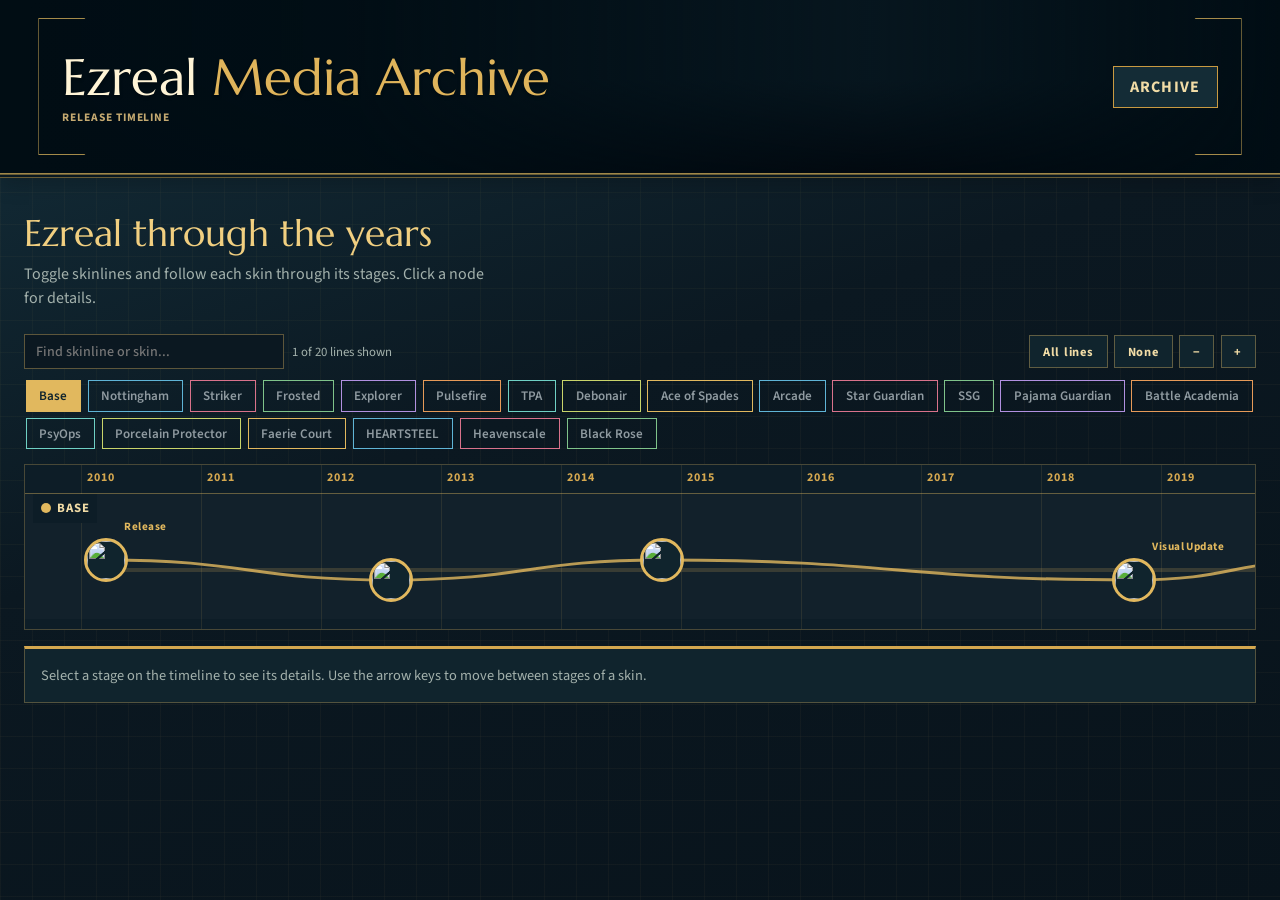
==== timeline.html @ 9299cd46 "Introduce favorites & add timeline page (pt 1 -till Ace of Spades)" ====
<!DOCTYPE html>
<html lang="en">
<head>
    <meta charset="UTF-8">
    <meta name="viewport" content="width=device-width, initial-scale=1.0">
    <meta name="description" content="Release timeline of Ezreal skins and their development, from the Ezreal Media Archive.">
    <link rel="icon" href="https://assets.timfernix.dev/base/Base_Ezreal_Current_Icon.png" type="image/png" />
    <title>Release Timeline | Ezreal Media Archive</title>
    <link rel="preconnect" href="https://fonts.googleapis.com">
    <link rel="preconnect" href="https://fonts.gstatic.com" crossorigin>
    <link href="https://fonts.googleapis.com/css2?family=Marcellus&family=Source+Sans+3:wght@400;500;600;700&display=swap" rel="stylesheet">
    <link rel="stylesheet" href="styles.css">
    <link rel="stylesheet" href="timeline.css">
</head>
<body class="timeline-page">
    <nav class="glass-nav timeline-nav">
        <div class="masthead">
            <div class="masthead-art" aria-hidden="true"></div>
            <div class="masthead-rule" aria-hidden="true"></div>
        </div>
        <div class="nav-content">
            <div class="brand-block">
                <h1 class="brand-name"><a href="./">Ezreal <span>Media Archive</span></a></h1>
                <p class="brand-subline">Release Timeline</p>
            </div>
            <div class="nav-actions">
                <a class="info-button" href="./">Archive</a>
            </div>
        </div>
    </nav>

    <main class="timeline-wrapper">
        <header class="timeline-intro">
            <div>
                <h2>Ezreal through the years</h2>
                <p>Toggle skinlines and follow each skin through its stages. Click a node for details.</p>
            </div>
        </header>

        <div id="timeline-state" class="state-message">Loading timeline...</div>
        <div id="view-root" class="view-root"></div>
    </main>

    <dialog id="timeline-viewer" class="timeline-viewer">
        <form method="dialog"><button class="timeline-viewer-close" type="submit" aria-label="Close image">&times;</button></form>
        <img id="timeline-viewer-img" src="" alt="">
        <p id="timeline-viewer-caption"></p>
    </dialog>

    <script src="timeline.js" type="module"></script>
</body>
</html>
---- styles.css ----
:root {
    --bg-base: #0b0f19;
    --bg-surface: rgba(15, 23, 42, 0.7);
    --bg-card: #161e2e;
    --text-main: #f1f5f9;
    --text-muted: #64748b;
    --accent: #38bdf8;
    --accent-glow: rgba(56, 189, 248, 0.15);
    --border-light: rgba(255, 255, 255, 0.05);
}

* { box-sizing: border-box; margin: 0; padding: 0; }

body {
    font-family: 'Inter', system-ui, -apple-system, sans-serif;
    background-color: var(--bg-base);
    background-image: radial-gradient(circle at 50% 0%, var(--accent-glow), transparent 40%);
    background-attachment: fixed;
    color: var(--text-main);
    min-height: 100vh;
}

::-webkit-scrollbar { width: 8px; }
::-webkit-scrollbar-track { background: var(--bg-base); }
::-webkit-scrollbar-thumb { background: #334155; border-radius: 4px; }
::-webkit-scrollbar-thumb:hover { background: var(--accent); }

.glass-nav {
    position: sticky;
    top: 0;
    z-index: 100;
    background: rgba(11, 15, 25, 0.8);
    backdrop-filter: blur(12px);
    -webkit-backdrop-filter: blur(12px);
    border-bottom: 1px solid var(--border-light);
    padding: 1.5rem 0 0 0;
    transition: transform 0.28s ease;
}

.glass-nav.nav-hidden {
    transform: translateY(-100%);
}

.nav-content {
    max-width: none;
    margin: 0 auto;
    padding: 0 2.5rem 1.5rem 2.5rem;
    display: flex;
    align-items: center;
    justify-content: center;
}

.brand-block {
    display: inline-flex;
    flex-direction: column;
    align-items: center;
    gap: 0.25rem;
}

.brand-name {
    position: relative;
    display: inline-block;
    font-size: 2rem;
    font-weight: 800;
    color: var(--accent);
    letter-spacing: -0.05em;
    cursor: pointer;
    transition: color 0.2s ease;
}

.brand-name:hover {
    color: #7dd3fc;
}

.brand-subline {
    font-size: 0.85rem;
    color: var(--text-muted);
    letter-spacing: 0.08em;
    text-transform: uppercase;
}

.brand-subline a {
    color: inherit;
    text-decoration: none;
}

.brand-subline a:hover,
.brand-subline a:focus-visible {
    color: #cbd5e1;
    text-decoration: underline;
    text-decoration-thickness: 1px;
}

.filter-section {
    max-width: none;
    margin: 0 auto;
    padding: 1.5rem 2.5rem;
    width: 100%;
}

.search-box {
    margin-bottom: 1.5rem;
}

.search-box input {
    width: 100%;
    background: rgba(255, 255, 255, 0.03);
    border: 1px solid var(--border-light);
    color: var(--text-main);
    padding: 1rem;
    border-radius: 10px;
    font-size: 0.95rem;
    outline: none;
    transition: border-color 0.2s, box-shadow 0.2s;
}

.search-box input:focus {
    border-color: var(--accent);
    box-shadow: 0 0 0 3px var(--accent-glow);
}

.filter-controls {
    display: grid;
    grid-template-columns: repeat(auto-fit, minmax(180px, 1fr));
    gap: 1rem;
}

.archive-meta {
    margin-top: 0.85rem;
    font-size: 0.78rem;
    color: var(--text-muted);
    text-align: right;
    display: flex;
    align-items: center;
    justify-content: flex-end;
    gap: 0.45rem;
}

.mini-spinner {
    width: 12px;
    height: 12px;
    border-radius: 50%;
    border: 2px solid rgba(56, 189, 248, 0.25);
    border-top-color: var(--accent, #38bdf8);
    animation: spin 0.7s linear infinite;
    flex-shrink: 0;
}

@keyframes spin {
    to { transform: rotate(360deg); }
}

.search-wrapper { flex-grow: 1; min-width: 200px; }

input[type="text"], select {
    width: 100%;
    background: rgba(255, 255, 255, 0.03);
    border: 1px solid var(--border-light);
    color: var(--text-main);
    padding: 0.8rem 1rem;
    border-radius: 8px;
    font-size: 0.9rem;
    outline: none;
    transition: border-color 0.2s, box-shadow 0.2s;
    appearance: none;
}

select {
    background-image: url("data:image/svg+xml;charset=US-ASCII,%3Csvg%20xmlns%3D%22http%3A%2F%2Fwww.w3.org%2F2000%2Fsvg%22%20width%3D%22292.4%22%20height%3D%22292.4%22%3E%3Cpath%20fill%3D%22%2364748b%22%20d%3D%22M287%2069.4a17.6%2017.6%200%200%200-13-5.4H18.4c-5%200-9.3%201.8-12.9%205.4A17.6%2017.6%200%200%200%200%2082.2c0%205%201.8%209.3%205.4%2012.9l128%20127.9c3.6%203.6%207.8%205.4%2012.8%205.4s9.2-1.8%2012.8-5.4L287%2095c3.5-3.5%205.4-7.8%205.4-12.8%200-5-1.9-9.2-5.5-12.8z%22%2F%3E%3C%2Fsvg%3E");
    background-repeat: no-repeat;
    background-position: right 1rem top 50%;
    background-size: 0.65rem auto;
    padding-right: 2.5rem;
    cursor: pointer;
}

input[type="text"]:focus, select:focus {
    border-color: var(--accent);
    box-shadow: 0 0 0 3px var(--accent-glow);
}

select option { background-color: var(--bg-card); color: var(--text-main); }

.select-group { display: flex; gap: 0.5rem; flex-wrap: wrap; }
.select-group select { width: auto; flex-grow: 1; }

.gallery-wrapper { max-width: none; margin: 1.6rem auto 2.2rem auto; padding: 0 2.5rem; }

.grid-layout {
    display: grid;
    grid-template-columns: repeat(auto-fill, minmax(clamp(220px, 22vw, 320px), 1fr));
    gap: 1.5rem;
}

.pagination-controls {
    display: flex;
    align-items: center;
    justify-content: center;
    gap: 1rem;
    margin-top: 1.4rem;
    padding-top: 0.4rem;
}

.load-more-btn {
    min-height: 44px;
    padding: 0.72rem 1.1rem;
    border-radius: 8px;
    border: 1px solid rgba(56, 189, 248, 0.35);
    background: rgba(56, 189, 248, 0.12);
    color: #d7edf8;
    font-weight: 600;
    cursor: pointer;
    transition: all 0.2s ease;
}

.load-more-btn:hover:not(:disabled) {
    transform: translateY(-1px);
    border-color: rgba(56, 189, 248, 0.5);
    background: rgba(56, 189, 248, 0.2);
}

.load-more-btn:disabled {
    opacity: 0.55;
    cursor: not-allowed;
}

.pagination-status {
    display: none;
}

.state-message { text-align: center; color: var(--text-muted); margin-top: 4rem; font-size: 1.1rem; }
.hidden { display: none !important; }

.card {
    background: var(--bg-card);
    border: 1px solid var(--border-light);
    border-radius: 12px;
    overflow: hidden;
    display: flex;
    flex-direction: column;
    transition: transform 0.2s ease, box-shadow 0.2s ease;
}

.card:hover {
    transform: translateY(-4px);
    box-shadow: 0 10px 25px -5px rgba(0,0,0,0.3);
    border-color: rgba(56, 189, 248, 0.3);
}

.card-media {
    width: 100%;
    height: 240px;
    background-color: #0b0f19;
    position: relative;
}

.card-media img, .card-media video {
    width: 100%;
    height: 100%;
    object-fit: cover;
    display: block;
}

.external-link-preview {
    width: 100%;
    height: 100%;
    display: flex;
    align-items: center;
    justify-content: center;
    text-align: center;
    padding: 1rem;
    color: #cbd5e1;
    font-weight: 600;
    letter-spacing: 0.02em;
    background:
        radial-gradient(circle at 20% 20%, rgba(56, 189, 248, 0.2), transparent 45%),
        radial-gradient(circle at 80% 80%, rgba(125, 211, 252, 0.14), transparent 50%),
        rgba(11, 15, 25, 0.75);
}

.card-info { padding: 1.2rem; display: flex; flex-direction: column; gap: 0.8rem; flex-grow: 1; }

.card-header { display: flex; justify-content: space-between; align-items: flex-start; gap: 0.75rem; }
.card-text-wrap { min-width: 0; flex: 1; }
.card-title {
    font-size: 1.1rem;
    font-weight: 600;
    color: var(--text-main);
    margin-bottom: 0.2rem;
    line-height: 1.3;
    overflow: hidden;
    text-overflow: ellipsis;
    display: -webkit-box;
    line-clamp: 2;
    -webkit-line-clamp: 2;
    -webkit-box-orient: vertical;
    overflow-wrap: anywhere;
    word-break: break-word;
}
.card-game { font-size: 0.75rem; color: var(--text-muted); text-transform: uppercase; letter-spacing: 0.05em; }

.card-meta-icons {
    display: flex;
    flex-direction: column;
    align-items: center;
    justify-content: center;
    gap: 0.35rem;
    align-self: stretch;
    flex-shrink: 0;
    min-height: 24px;
}

.card-meta-icon {
    width: 20px;
    height: 20px;
    object-fit: contain;
    display: block;
}

.badge {
    background: rgba(255,255,255,0.05);
    border: 1px solid rgba(255,255,255,0.1);
    padding: 0.2rem 0.6rem;
    border-radius: 6px;
    font-size: 0.7rem;
    color: var(--accent);
    flex-shrink: 0;
    display: inline-flex;
    align-items: center;
}

.badge-icon-only {
    padding: 0.25rem;
}

.badge-icon {
    width: 16px;
    height: 16px;
    object-fit: contain;
    display: block;
}

.tag-container { display: flex; flex-wrap: wrap; gap: 0.4rem; margin-top: auto; }
.tag { font-size: 0.75rem; color: #94a3b8; }
.tag::before { content: '#'; color: var(--accent); opacity: 0.7; }

@media (max-width: 768px) {
    .nav-content { 
        padding: 0 1rem 1rem 1rem;
    }

    .brand-name {
        font-size: 1.5rem;
    }
    
    .filter-section {
        padding: 1rem;
    }
    
    .search-box {
        margin-bottom: 1rem;
    }
    
    .filter-controls {
        grid-template-columns: repeat(2, 1fr);
        gap: 0.8rem;
    }

    .archive-meta {
        text-align: left;
        margin-top: 0.7rem;
    }
    
    .gallery-wrapper { padding: 0 1rem; }
    .grid-layout { grid-template-columns: repeat(auto-fill, minmax(210px, 1fr)); gap: 1rem; }

    .pagination-controls {
        justify-content: center;
    }
    
    .dropdown-menu {
        min-width: 150px;
    }
}

.lightbox {
    position: fixed; top: 0; left: 0; width: 100%; height: 100%;
    background: rgba(0,0,0,0.95); display: flex; flex-direction: column;
    align-items: center; justify-content: center; z-index: 1000;
    padding: 2rem 1rem;
    overflow-y: auto;
}

.close-btn {
    position: fixed;
    top: 1rem;
    right: 1rem;
    width: 44px;
    height: 44px;
    display: flex;
    align-items: center;
    justify-content: center;
    border-radius: 999px;
    background: rgba(15, 23, 42, 0.75);
    border: 1px solid rgba(255, 255, 255, 0.15);
    color: #f8fafc;
    font-size: 1.6rem;
    line-height: 1;
    cursor: pointer;
    z-index: 1010;
    transition: transform 0.2s ease, background 0.2s ease, border-color 0.2s ease;
}

.close-btn:hover {
    transform: scale(1.05);
    background: rgba(30, 41, 59, 0.95);
    border-color: rgba(56, 189, 248, 0.6);
}

.lightbox-content {
    display: flex;
    gap: 2rem;
    max-width: 1400px;
    width: 100%;
    background: rgba(15, 23, 42, 0.8);
    border: 1px solid rgba(255, 255, 255, 0.05);
    border-radius: 12px;
    overflow: hidden;
    backdrop-filter: blur(10px);
    -webkit-backdrop-filter: blur(10px);
}

.lightbox-media {
    position: relative;
    flex: 1;
    display: flex;
    align-items: center;
    justify-content: center;
    min-height: 400px;
    background: rgba(0, 0, 0, 0.5);
    padding: 2rem;
    overflow: hidden;
}

.lightbox-media img {
    max-width: 100%;
    max-height: 70vh;
    border-radius: 8px;
    object-fit: contain;
    transform-origin: center;
    transition: transform 180ms ease;
    touch-action: auto;
}

.lightbox-media img.is-zoomable {
    cursor: zoom-in;
}

.lightbox-media img.is-zoomed {
    cursor: grab;
    touch-action: none;
}

.lightbox-media img.is-panning {
    cursor: grabbing;
    transition: none;
    user-select: none;
}

.lightbox-media audio {
    width: min(100%, 560px);
}

.lightbox-embed {
    width: min(100%, 960px);
    aspect-ratio: 16 / 9;
    border: 0;
    border-radius: 10px;
    background: #000;
}

.lightbox-info {
    flex: 0 0 350px;
    padding: 2rem;
    display: flex;
    flex-direction: column;
    gap: 1.5rem;
    overflow-y: auto;
    max-height: 70vh;
}

.lightbox-title {
    font-size: 1.5rem;
    font-weight: 700;
    color: var(--accent);
    margin: 0;
    line-height: 1.3;
}

.lightbox-details {
    display: flex;
    flex-direction: column;
    gap: 0.8rem;
}

.detail-item {
    display: flex;
    flex-direction: column;
    gap: 0.3rem;
}

.detail-label {
    font-size: 0.75rem;
    color: var(--text-muted);
    text-transform: uppercase;
    letter-spacing: 0.05em;
    font-weight: 600;
}

.detail-value {
    font-size: 0.95rem;
    color: var(--text-main);
    word-break: break-word;
}

.lightbox-tags-container {
    display: flex;
    flex-direction: column;
    gap: 0.6rem;
}

.tags-label {
    font-size: 0.75rem;
    color: var(--text-muted);
    text-transform: uppercase;
    letter-spacing: 0.05em;
    font-weight: 600;
}

.lightbox-tags {
    display: flex;
    flex-wrap: wrap;
    gap: 0.6rem;
}

.lightbox-tag {
    background: rgba(56, 189, 248, 0.15);
    border: 1px solid rgba(56, 189, 248, 0.3);
    color: var(--accent);
    padding: 0.4rem 0.8rem;
    border-radius: 20px;
    font-size: 0.8rem;
    font-weight: 500;
    transition: all 0.2s ease;
}

.lightbox-tag:hover {
    background: rgba(56, 189, 248, 0.25);
    border-color: rgba(56, 189, 248, 0.5);
}

.view-original-btn {
    background: linear-gradient(135deg, var(--accent), #7dd3fc);
    color: var(--bg-base);
    padding: 0.9rem 1.2rem;
    border-radius: 8px;
    text-decoration: none;
    font-weight: 600;
    text-align: center;
    transition: all 0.2s ease;
    border: none;
    cursor: pointer;
    margin-top: auto;
}

.view-original-btn:hover {
    transform: translateY(-2px);
    box-shadow: 0 8px 16px rgba(56, 189, 248, 0.3);
}

.lightbox-actions {
    margin-top: auto;
    display: grid;
    grid-template-columns: 1fr 1fr;
    gap: 0.7rem;
}

.share-asset-btn {
    background: rgba(56, 189, 248, 0.12);
    color: var(--accent);
    padding: 0.9rem 1.2rem;
    border-radius: 8px;
    text-decoration: none;
    font-weight: 600;
    text-align: center;
    transition: all 0.2s ease;
    border: 1px solid rgba(56, 189, 248, 0.4);
    cursor: pointer;
    font-size: 0.95rem;
}

.share-asset-btn:hover {
    transform: translateY(-2px);
    background: rgba(56, 189, 248, 0.2);
    border-color: rgba(56, 189, 248, 0.65);
}

@media (max-width: 768px) {
    .lightbox {
        padding: 1rem;
        justify-content: flex-start;
    }

    .close-btn {
        top: 0.75rem;
        right: 0.75rem;
        width: 40px;
        height: 40px;
        font-size: 1.4rem;
    }
    
    .lightbox-content {
        flex-direction: column;
        gap: 0;
        overflow: visible;
    }
    
    .lightbox-media {
        flex: none;
        min-height: 0;
        padding: 1.5rem;
    }
    
    .lightbox-media img,
    .lightbox-media video,
    .lightbox-embed {
        max-width: 100%;
        max-height: calc(100vh - 2rem);
    }
    
    .lightbox-info {
        flex: none;
        max-height: none;
        overflow-y: visible;
        padding: 1.5rem;
        border-top: 1px solid rgba(255, 255, 255, 0.05);
    }

    .lightbox-actions {
        grid-template-columns: 1fr;
    }
    
    .lightbox-title {
        font-size: 1.2rem;
    }
}

@media (max-width: 480px) {
    .close-btn {
        top: 0.5rem;
        right: 0.5rem;
        width: 36px;
        height: 36px;
        font-size: 1.2rem;
    }

    .lightbox-info {
        padding: 1rem;
    }
    
    .lightbox-title {
        font-size: 1rem;
    }
    
    .lightbox-media {
        min-height: 0;
        padding: 1rem;
    }
}

.filter-group {
    position: relative;
}

.filter-toggle,
.sort-select,
.clear-filters-btn {
    width: 100%;
    min-height: 48px;
    padding: 0.9rem 1.1rem;
    border-radius: 8px;
    font-size: 0.9rem;
    font-weight: 600;
}

.filter-toggle {
    position: relative;
    background: rgba(56, 189, 248, 0.08);
    border: 1px solid rgba(56, 189, 248, 0.24);
    color: #d5e8f2;
    cursor: pointer;
    transition: all 0.2s ease, border-color 0.2s ease;
    white-space: nowrap;
}

.filter-toggle.has-active {
    border-color: var(--accent);
    background: rgba(56, 189, 248, 0.16);
    color: #f0f9ff;
}

.filter-toggle.has-active::after {
    content: '';
    display: inline-block;
    width: 7px;
    height: 7px;
    margin-left: 0.55rem;
    border-radius: 50%;
    background: var(--accent);
    vertical-align: middle;
}

.filter-toggle:hover {
    background: rgba(56, 189, 248, 0.12);
    border-color: rgba(56, 189, 248, 0.36);
    transform: translateY(-0.5px);
}

.sort-select {
    background: rgba(148, 163, 184, 0.08);
    border: 1px solid rgba(148, 163, 184, 0.24);
    color: #f1f5f9;
    cursor: pointer;
    outline: none;
    transition: all 0.2s ease;
    appearance: none;
    background-image: url("data:image/svg+xml;charset=US-ASCII,%3Csvg%20xmlns%3D%22http%3A%2F%2Fwww.w3.org%2F2000%2Fsvg%22%20width%3D%22292.4%22%20height%3D%22292.4%22%3E%3Cpath%20fill%3D%22%23e2e8f0%22%20d%3D%22M287%2069.4a17.6%2017.6%200%200%200-13-5.4H18.4c-5%200-9.3%201.8-12.9%205.4A17.6%2017.6%200%200%200%200%2082.2c0%205%201.8%209.3%205.4%2012.9l128%20127.9c3.6%203.6%207.8%205.4%2012.8%205.4s9.2-1.8%2012.8-5.4L287%2095c3.5-3.5%205.4-7.8%205.4-12.8%200-5-1.9-9.2-5.5-12.8z%22%2F%3E%3C%2Fsvg%3E");
    background-repeat: no-repeat;
    background-position: right 0.8rem top 50%;
    background-size: 0.6rem auto;
    padding-right: 2.2rem;
}

.sort-select:hover {
    border-color: rgba(148, 163, 184, 0.4);
    background: rgba(148, 163, 184, 0.12);
    transform: translateY(-0.5px);
}

.sort-select:focus {
    border-color: rgba(226, 232, 240, 0.5);
    box-shadow: 0 0 0 3px rgba(148, 163, 184, 0.18);
}

.sort-select option { 
    background-color: var(--bg-card); 
    color: var(--text-main); 
}

.clear-filters-btn {
    background: rgba(249, 115, 22, 0.09);
    border: 1px solid rgba(249, 115, 22, 0.28);
    color: #ffe2c2;
    cursor: pointer;
    transition: all 0.2s ease;
}

.clear-filters-btn:hover {
    background: rgba(249, 115, 22, 0.13);
    border-color: rgba(249, 115, 22, 0.42);
    transform: translateY(-0.5px);
}

.clear-filters-btn:focus-visible {
    outline: none;
    box-shadow: 0 0 0 3px rgba(249, 115, 22, 0.16);
}

.dropdown-menu {
    position: absolute;
    top: 100%;
    left: 0;
    margin-top: 0.6rem;
    background: var(--bg-card);
    border: 1px solid var(--border-light);
    padding: 0.8rem;
    border-radius: 8px;
    display: none;
    z-index: 10;
    min-width: 100%;
    box-shadow: 0 10px 30px rgba(0,0,0,0.6);
    max-height: 350px;
    overflow-y: auto;
    backdrop-filter: blur(8px);
    -webkit-backdrop-filter: blur(8px);
}

.dropdown-menu.show {
    display: block;
}

.dropdown-menu label {
    display: flex;
    align-items: center;
    gap: 0.5rem;
    padding: 0.7rem 0.6rem;
    cursor: pointer;
    color: var(--text-main);
    font-size: 0.85rem;
    border-radius: 6px;
    transition: all 0.2s ease;
    user-select: none;
}

.filter-option-icon {
    width: 20px;
    height: 20px;
    object-fit: contain;
    border-radius: 4px;
    flex-shrink: 0;
}

.dropdown-menu label:hover {
    background: rgba(255, 255, 255, 0.08);
    color: var(--accent);
}

@media (max-width: 600px) {
    .filter-controls {
        grid-template-columns: 1fr;
    }
    
    .brand-name {
        font-size: 1.5rem;
    }

    .gallery-wrapper {
        padding: 0 0.8rem;
    }
}

.dropdown-menu input[type="checkbox"] {
    margin-right: 0.7rem;
    cursor: pointer;
    accent-color: var(--accent);
    width: 16px;
    height: 16px;
}

.toast {
    position: fixed;
    left: 50%;
    bottom: 1.4rem;
    transform: translate(-50%, 14px);
    background: rgba(15, 23, 42, 0.92);
    border: 1px solid rgba(56, 189, 248, 0.45);
    color: #e2e8f0;
    border-radius: 999px;
    padding: 0.62rem 0.95rem;
    font-size: 0.82rem;
    font-weight: 600;
    letter-spacing: 0.01em;
    box-shadow: 0 14px 28px rgba(0, 0, 0, 0.4);
    opacity: 0;
    pointer-events: none;
    transition: opacity 0.22s ease, transform 0.22s ease;
    z-index: 1200;
}

.toast.show {
    opacity: 1;
    transform: translate(-50%, 0);
}

/* Piltover theme */
:root {
    --bg-base: #e9e1cf;
    --bg-surface: #f5efdf;
    --bg-card: #fbf7ed;
    --text-main: #182c3a;
    --text-muted: #63707a;
    --accent: #9a6a28;
    --accent-glow: rgba(193, 142, 53, 0.2);
    --border-light: rgba(24, 44, 58, 0.18);
    --ink: #182c3a;
    --brass: #a8752c;
    --paper-shadow: rgba(43, 32, 18, 0.16);
}

body {
    font-family: 'Source Sans 3', sans-serif;
    background-color: var(--bg-base);
    background-image:
        linear-gradient(90deg, rgba(45, 64, 70, 0.035) 1px, transparent 1px),
        linear-gradient(rgba(45, 64, 70, 0.035) 1px, transparent 1px),
        radial-gradient(ellipse at 50% -10%, rgba(207, 165, 89, 0.3), transparent 45%);
    background-size: 26px 26px, 26px 26px, auto;
    color: var(--text-main);
}

body::before {
    content: '';
    position: fixed;
    inset: 0;
    z-index: -1;
    pointer-events: none;
    opacity: 0.22;
    background-image: repeating-linear-gradient(0deg, transparent 0 3px, rgba(70, 52, 24, 0.08) 4px);
}

::-webkit-scrollbar-track { background: #d7cdb8; }
::-webkit-scrollbar-thumb { background: #7b6747; border-radius: 0; }
::-webkit-scrollbar-thumb:hover { background: var(--brass); }

.glass-nav {
    background: rgba(245, 239, 223, 0.92);
    border-bottom: 4px double rgba(63, 75, 76, 0.38);
    box-shadow: 0 6px 20px rgba(49, 42, 29, 0.1);
    backdrop-filter: blur(12px);
    padding: 0;
}

.masthead {
    height: 162px;
    position: relative;
    overflow: hidden;
    border-bottom: 1px solid rgba(196, 151, 67, 0.55);
    background: #172e3b;
}

.masthead-art {
    position: absolute;
    inset: 0;
    background-image:
        linear-gradient(90deg, #18303d 4%, rgba(24, 48, 61, 0.88) 31%, rgba(24, 48, 61, 0.1) 72%, #18303d 100%),
        linear-gradient(0deg, rgba(17, 35, 44, 0.58), transparent 58%),
        url('https://assets.timfernix.dev/base/Base_Ezreal_Current_Splashart.jpg');
    background-position: center, center, 68% 39%;
    background-size: cover;
    filter: saturate(0.72) contrast(1.05);
}

.masthead-rule {
    position: absolute;
    inset: 18px max(3vw, 1.5rem);
    border: 1px solid rgba(222, 188, 113, 0.6);
    clip-path: polygon(0 0, 46px 0, 58px 12px, calc(100% - 58px) 12px, calc(100% - 46px) 0, 100% 0, 100% 100%, calc(100% - 46px) 100%, calc(100% - 58px) calc(100% - 12px), 58px calc(100% - 12px), 46px 100%, 0 100%);
}

.masthead-coordinates {
    position: absolute;
    right: max(4vw, 2rem);
    bottom: 26px;
    color: rgba(249, 236, 199, 0.83);
    font-size: 0.7rem;
    font-weight: 600;
    letter-spacing: 0.16em;
}

.nav-content {
    position: relative;
    justify-content: flex-start;
    max-width: none;
    padding: 0 3rem;
    margin-top: -116px;
    min-height: 116px;
}

.brand-block { align-items: flex-start; gap: 0.12rem; }

.archive-kicker,
.brand-subline,
.card-game,
.detail-label,
.tags-label {
    color: var(--text-muted);
    font-size: 0.7rem;
    font-weight: 700;
    letter-spacing: 0.13em;
    text-transform: uppercase;
}

.archive-kicker { color: #f0d696; }

.brand-name {
    color: #fff4d6;
    font-family: 'Marcellus', serif;
    font-size: clamp(2rem, 4vw, 3.5rem);
    font-weight: 400;
    line-height: 0.86;
    letter-spacing: 0;
    text-shadow: 0 2px 3px rgba(0, 0, 0, 0.34);
}

.brand-name span { color: #dfb45b; }
.brand-name:hover { color: #fff4d6; }
.brand-subline { color: #e7d4a5; letter-spacing: 0.08em; }
.brand-subline a:hover, .brand-subline a:focus-visible { color: #fff4d6; }

.filter-section {
    max-width: none;
    padding: 1.2rem 3rem 1.45rem;
}

.search-box { margin-bottom: 0.8rem; }

.search-box input,
input[type="text"],
.filter-toggle,
.sort-select,
.clear-filters-btn {
    border-radius: 0;
    font-family: 'Source Sans 3', sans-serif;
}

.search-box input {
    background: rgba(255, 252, 242, 0.75);
    border: 1px solid rgba(54, 68, 68, 0.4);
    box-shadow: inset 0 0 0 3px rgba(190, 146, 65, 0.1);
    color: var(--ink);
    padding: 0.78rem 1rem;
}

.search-box input:focus,
input[type="text"]:focus,
select:focus {
    border-color: var(--brass);
    box-shadow: inset 0 0 0 3px rgba(190, 146, 65, 0.15), 0 0 0 2px rgba(154, 106, 40, 0.12);
}

.filter-controls {
    grid-template-columns: repeat(6, minmax(0, 1fr));
    gap: 0.55rem;
}

.filter-toggle,
.sort-select,
.clear-filters-btn {
    min-height: 42px;
    padding: 0.68rem 0.9rem;
    font-size: 0.78rem;
    font-weight: 700;
    letter-spacing: 0.08em;
    text-transform: uppercase;
}

.filter-toggle,
.sort-select {
    background: rgba(251, 247, 237, 0.8);
    border: 1px solid rgba(46, 65, 70, 0.38);
    color: var(--ink);
}

.filter-toggle:hover,
.sort-select:hover {
    background: #fffaf0;
    border-color: var(--brass);
    color: var(--ink);
    transform: none;
}

.clear-filters-btn {
    background: var(--ink);
    border-color: var(--ink);
    color: #f6e5ba;
}

.clear-filters-btn:hover { background: #294655; border-color: #294655; transform: none; }
.archive-meta { color: var(--text-muted); font-weight: 600; letter-spacing: 0.04em; }
.mini-spinner { border-color: rgba(154, 106, 40, 0.25); border-top-color: var(--brass); }

.gallery-wrapper { max-width: none; padding: 0 3rem; margin-top: 2rem; }
.grid-layout { gap: 1.1rem; grid-template-columns: repeat(auto-fill, minmax(245px, 1fr)); }

.card {
    background: var(--bg-card);
    border: 1px solid rgba(54, 68, 68, 0.28);
    border-radius: 0;
    box-shadow: 3px 4px 0 rgba(48, 56, 53, 0.14);
    position: relative;
}

.card::before {
    content: '';
    position: absolute;
    z-index: 2;
    top: 9px;
    left: 9px;
    width: 19px;
    height: 19px;
    border-top: 1px solid #e6c275;
    border-left: 1px solid #e6c275;
    pointer-events: none;
}

.card:hover {
    transform: translateY(-3px);
    box-shadow: 5px 8px 0 rgba(48, 56, 53, 0.16), 0 12px 22px rgba(111, 79, 29, 0.12);
    border-color: rgba(154, 106, 40, 0.7);
}

.card-media { height: 218px; background: #253c45; border-bottom: 3px double rgba(154, 106, 40, 0.55); }
.card-info { padding: 0.9rem 1rem 1rem; gap: 0.6rem; }
.card-title { font-family: 'Marcellus', serif; font-size: 1rem; font-weight: 400; color: var(--ink); }
.card-game { color: #7c6742; letter-spacing: 0.09em; }

.badge {
    background: #e8d8ad;
    border: 1px solid #c69c4c;
    border-radius: 0;
    color: #4d3a1b;
}

.tag { color: #6a6252; }
.tag::before { color: var(--brass); }

.dropdown-menu {
    border-radius: 0;
    border-color: rgba(46, 65, 70, 0.45);
    background: #f9f1df;
    box-shadow: 4px 6px 0 rgba(48, 56, 53, 0.15), 0 12px 20px rgba(45, 34, 18, 0.16);
}

.dropdown-menu label { color: var(--ink); border-radius: 0; }
.dropdown-menu label:hover { background: #eee0bc; color: #72501f; }
.dropdown-menu input[type="checkbox"] { accent-color: var(--brass); }

.load-more-btn,
.view-original-btn,
.share-asset-btn {
    border-radius: 0;
    font-family: 'Source Sans 3', sans-serif;
    font-weight: 700;
    letter-spacing: 0.07em;
    text-transform: uppercase;
}

.load-more-btn {
    background: var(--ink);
    border-color: var(--ink);
    color: #f4dfab;
}

.load-more-btn:hover:not(:disabled) { background: #2d4d5d; border-color: #2d4d5d; transform: none; }

.lightbox { background: rgba(18, 34, 42, 0.88); }
.close-btn { border-radius: 0; background: #f6ead0; border-color: #b88c42; color: var(--ink); }
.close-btn:hover { transform: none; background: #fff8e8; border-color: #d5aa57; }
.lightbox-content { background: #f8f1e1; border-color: #b78d46; border-radius: 0; box-shadow: 8px 10px 0 rgba(0, 0, 0, 0.24); }
.lightbox-media { background: #203a47; }
.lightbox-info { color: var(--ink); }
.lightbox-title { font-family: 'Marcellus', serif; color: #735120; font-weight: 400; }
.detail-label, .tags-label { color: #75654a; }
.detail-value { color: var(--ink); }
.lightbox-tag { background: #eee0bc; border-color: #caa55d; color: #5c421e; border-radius: 0; }
.view-original-btn { background: var(--ink); color: #f4dfab; }
.view-original-btn:hover { background: #2c4c5c; box-shadow: none; transform: none; }
.share-asset-btn { background: #f5ead2; border-color: #af8237; color: #674a20; }
.share-asset-btn:hover { background: #ead7aa; border-color: #8e6526; transform: none; }
.toast { background: var(--ink); border-color: #c79b4b; border-radius: 0; color: #f6e6bc; }

@media (max-width: 900px) {
    .filter-controls { grid-template-columns: repeat(3, 1fr); }
}

@media (max-width: 768px) {
    .masthead { height: 140px; }
    .masthead-art { background-position: center, center, 64% 40%; }
    .masthead-rule { inset: 12px 1rem; }
    .masthead-coordinates { right: 1.4rem; bottom: 18px; font-size: 0.58rem; }
    .nav-content { margin-top: -96px; min-height: 96px; padding: 0 1.2rem; }
    .brand-name { font-size: 2.05rem; }
    .filter-section, .gallery-wrapper { padding-left: 1rem; padding-right: 1rem; }
    .filter-section { padding-top: 1rem; }
    .grid-layout { grid-template-columns: repeat(auto-fill, minmax(190px, 1fr)); gap: 0.85rem; }
    .card-media { height: 190px; }
}

@media (max-width: 600px) {
    .filter-controls { grid-template-columns: 1fr 1fr; gap: 0.45rem; }
    .clear-filters-btn { grid-column: span 2; }
    .archive-kicker { font-size: 0.59rem; }
}

/* Dark Piltover client refinement */
:root {
    --bg-base: #0b1821;
    --bg-surface: #122630;
    --bg-card: #142b35;
    --text-main: #e9e1cd;
    --text-muted: #a3b1ac;
    --accent: #d5a84f;
    --accent-glow: rgba(213, 168, 79, 0.16);
    --border-light: rgba(207, 173, 102, 0.28);
    --ink: #e9e1cd;
    --brass: #d5a84f;
    --paper-shadow: rgba(0, 0, 0, 0.28);
}

body {
    background-color: var(--bg-base);
    background-image:
        linear-gradient(90deg, rgba(208, 171, 95, 0.045) 1px, transparent 1px),
        linear-gradient(rgba(208, 171, 95, 0.045) 1px, transparent 1px),
        linear-gradient(160deg, #142f3b 0%, #0b1821 44%, #08131b 100%);
    background-attachment: scroll;
    background-size: 32px 32px, 32px 32px, auto;
}

body::before { display: none; }

.glass-nav {
    background: rgba(10, 24, 33, 0.98);
    border-bottom-color: rgba(205, 165, 79, 0.48);
    box-shadow: 0 8px 18px rgba(0, 0, 0, 0.18);
    backdrop-filter: none;
    -webkit-backdrop-filter: none;
}

.masthead {
    height: 174px;
    background: #081821;
    border-bottom-color: rgba(225, 183, 89, 0.7);
}

.masthead-art {
    background-image:
        linear-gradient(90deg, #0a1b25 2%, rgba(10, 27, 37, 0.94) 28%, rgba(10, 27, 37, 0.22) 68%, #0a1b25 100%),
        linear-gradient(0deg, rgba(4, 15, 23, 0.75), transparent 54%),
        url('https://assets.timfernix.dev/Banner.jpg');
    filter: saturate(0.84) contrast(1.1) brightness(0.78);
}

.masthead-rule { border-color: rgba(229, 188, 95, 0.72); }

.nav-content { margin-top: -102px; min-height: 102px; }
.brand-block { gap: 0.35rem; }
.brand-name { font-size: clamp(2rem, 4vw, 3.25rem); line-height: 1; }
.brand-subline { color: #c5aa71; font-size: 0.72rem; }
.brand-subline a { color: #f1d595; }

.filter-section { border-top: 1px solid rgba(215, 172, 75, 0.16); }
.mobile-filter-toggle { display: none; }
.search-box input {
    background: #10242d;
    border-color: rgba(209, 169, 76, 0.46);
    box-shadow: inset 0 0 0 2px rgba(213, 168, 79, 0.08);
    color: var(--text-main);
}

.filter-toggle,
.sort-select {
    background-color: #10242d;
    border-color: rgba(208, 171, 95, 0.42);
    color: var(--text-main);
}

.filter-toggle:hover,
.sort-select:hover {
    background-color: #183540;
    border-color: var(--brass);
    color: #fff0c7;
}

.clear-filters-btn { background: #b68532; border-color: #d5a84f; color: #10242d; }
.clear-filters-btn:hover { background: #e0b65e; border-color: #f0ca75; }
.archive-meta { color: #a3b1ac; }

.card {
    background: linear-gradient(145deg, #18323c, #10242d);
    border-color: rgba(209, 169, 76, 0.35);
    box-shadow: 2px 3px 0 rgba(0, 0, 0, 0.24);
    contain: content;
    content-visibility: auto;
    contain-intrinsic-size: 366px;
}

.card::before { display: none; }
.card:hover {
    transform: translateY(-2px);
    box-shadow: 3px 5px 0 rgba(0, 0, 0, 0.22);
    border-color: #dfb760;
}

.card-media { background: #091b25; border-bottom-color: rgba(218, 175, 80, 0.72); }
.card-title { color: #f0e4c7; }
.card-game { color: #c4a76a; }
.badge { background: #2d3e39; border-color: #c99a41; color: #f2d488; }
.tag { color: #bac2b6; }

.dropdown-menu {
    background: #142c36;
    border-color: rgba(216, 177, 85, 0.58);
    box-shadow: 4px 6px 0 rgba(0, 0, 0, 0.2);
    backdrop-filter: none;
    -webkit-backdrop-filter: none;
}

.dropdown-menu label { color: #ebdfc5; }
.dropdown-menu label:hover { background: #28434a; color: #f0ce80; }

.load-more-btn { background: #b98835; border-color: #dfaF55; color: #10242d; }
.load-more-btn:hover:not(:disabled) { background: #e1b85e; border-color: #f1ce7d; }

.lightbox { background: rgba(4, 14, 20, 0.94); }
.close-btn { background: #17313a; border-color: #d4a64f; color: #f1dca6; }
.lightbox-content { background: #142c36; border-color: #c99a41; box-shadow: 6px 8px 0 rgba(0, 0, 0, 0.3); }
.lightbox-media { background: #081922; }
.lightbox-title { color: #f1cf80; }
.detail-label, .tags-label { color: #c5a96f; }
.detail-value { color: #ece0c8; }
.lightbox-tag { background: #263d3d; border-color: #be9340; color: #efd28a; }
.view-original-btn { background: #bd8c37; color: #10242d; }
.view-original-btn:hover { background: #e0b65a; }
.share-asset-btn { background: #17323d; border-color: #cf9e43; color: #f0d796; }
.share-asset-btn:hover { background: #294750; border-color: #e0b45c; }

@media (max-width: 768px) {
    .masthead { height: 150px; }
    .nav-content { margin-top: -82px; min-height: 82px; }
    .brand-name { font-size: 2rem; }

    .mobile-filter-toggle {
        display: flex;
        align-items: center;
        justify-content: space-between;
        width: 100%;
        min-height: 40px;
        margin-bottom: 0.45rem;
        padding: 0.58rem 0.8rem;
        border: 1px solid rgba(208, 171, 95, 0.42);
        border-radius: 0;
        background: #10242d;
        color: var(--text-main);
        font-family: 'Source Sans 3', sans-serif;
        font-size: 0.72rem;
        font-weight: 700;
        letter-spacing: 0.1em;
        text-transform: uppercase;
    }

    .mobile-filter-toggle::after { content: '+'; color: #e1b85e; font-size: 1rem; line-height: 1; }
    .mobile-filter-toggle[aria-expanded="true"]::after { content: '-'; }
    .filter-controls { display: none; }
    .filter-controls.mobile-expanded { display: grid; }
}

@media (prefers-reduced-motion: reduce) {
    *, *::before, *::after { scroll-behavior: auto !important; transition-duration: 0.01ms !important; }
}

.masthead + .nav-content {
    position: absolute;
    top: 0;
    left: 0;
    right: 0;
    z-index: 1;
    display: flex;
    align-items: center;
    max-width: none;
    height: 174px;
    min-height: 0;
    margin: 0 auto;
    padding: 0 max(calc(3vw + 24px), 3rem);
}

.masthead + .nav-content .brand-block {
    transform: translateY(2px);
}

@media (max-width: 768px) {
    .masthead + .nav-content {
        height: 150px;
        padding: 0 calc(1rem + 18px);
    }

    .masthead + .nav-content .brand-block {
        transform: translateY(2px);
    }
}

.lightbox-technical-details {
    border-top: 1px solid rgba(148, 163, 184, 0.25);
    padding-top: 0.8rem;
}

.lightbox-technical-details summary {
    cursor: pointer;
    color: var(--text-muted);
    font-size: 0.75rem;
    font-weight: 600;
    letter-spacing: 0.05em;
    text-transform: uppercase;
}

.lightbox-technical {
    display: flex;
    flex-direction: column;
    gap: 0.8rem;
    margin-top: 1rem;
}

.info-button {
    flex-shrink: 0;
    margin-left: auto;
    padding: 0.55rem 1rem;
    border: 1px solid #c99a41;
    background: #142c36;
    color: #f1dca6;
    font: inherit;
    font-weight: 700;
    letter-spacing: 0.08em;
    text-transform: uppercase;
    cursor: pointer;
}

.info-button:hover,
.info-button:focus-visible {
    background: #203a47;
    outline: 2px solid #e1b85e;
    outline-offset: 2px;
}

.info-modal {
    width: min(640px, calc(100% - 2rem));
    max-height: min(82vh, 760px);
    max-height: min(82dvh, 760px);
    margin: auto;
    padding: 0;
    overflow: hidden;
    border: 1px solid #c99a41;
    background: #142c36;
    color: #e9e1cd;
    box-shadow: none;
}

.info-modal::backdrop {
    background: rgba(4, 14, 20, 0.85);
}

.info-modal-header {
    display: flex;
    align-items: center;
    justify-content: space-between;
    gap: 1rem;
    padding: 1rem 1.25rem;
    border-bottom: 1px solid rgba(213, 168, 79, 0.35);
}

.info-modal-header h2 {
    color: #f1cf80;
    font-family: 'Marcellus', serif;
    font-size: 1.5rem;
    font-weight: 400;
}

.info-modal-header form { display: flex; }

.info-modal-close {
    width: 2.25rem;
    height: 2.25rem;
    border: 1px solid #c99a41;
    background: #17313a;
    color: #f1dca6;
    font-size: 1.5rem;
    line-height: 1;
    cursor: pointer;
}

.info-modal-close:hover,
.info-modal-close:focus-visible {
    background: #203a47;
    outline: 2px solid #e1b85e;
    outline-offset: 2px;
}

.info-modal-body {
    max-height: calc(min(82vh, 760px) - 4.5rem);
    max-height: calc(min(82dvh, 760px) - 4.5rem);
    padding: 1.25rem;
    overflow-y: auto;
}

.info-modal-body section + section { margin-top: 1.5rem; }

.info-modal-body h3 {
    margin-bottom: 0.45rem;
    color: #e1b85e;
    font-size: 0.9rem;
    letter-spacing: 0.08em;
    text-transform: uppercase;
}

.info-modal-body p {
    margin-top: 0.55rem;
    line-height: 1.55;
}

.info-modal-body a {
    color: #f1d595;
    text-underline-offset: 0.15em;
}

.info-modal-body a:hover,
.info-modal-body a:focus-visible { color: #fff4d6; }

.changelog-details {
    margin-top: 1.5rem;
    border-top: 1px solid rgba(213, 168, 79, 0.35);
    padding-top: 1rem;
}

.changelog-details summary {
    color: #e1b85e;
    font-size: 0.9rem;
    font-weight: 700;
    letter-spacing: 0.08em;
    text-transform: uppercase;
    cursor: pointer;
}

.changelog-details summary:focus-visible {
    outline: 2px solid #e1b85e;
    outline-offset: 2px;
}

.changelog-content {
    margin-top: 0.75rem;
    overflow-wrap: anywhere;
    color: #d4d9d2;
    font: 0.9rem/1.55 'Source Sans 3', sans-serif;
}

.changelog-content h4,
.changelog-content h5,
.changelog-content h6 {
    margin: 1rem 0 0.35rem;
    color: #f1cf80;
    font-size: 1rem;
}

.changelog-content ul {
    padding-left: 1.25rem;
}

.changelog-content li + li {
    margin-top: 0.25rem;
}

@media (max-width: 768px) {
    .info-button { padding: 0.5rem 0.75rem; font-size: 0.8rem; }
    .info-modal { max-height: 88vh; max-height: 88dvh; }
    .info-modal-body { max-height: calc(88vh - 4.5rem); max-height: calc(88dvh - 4.5rem); }
}
/* Share search, favorites, timeline entry */
.nav-actions {
    display: flex;
    align-items: center;
    gap: 0.6rem;
    margin-left: auto;
}

.nav-actions .info-button { margin-left: 0; }

a.info-button {
    display: inline-block;
    text-decoration: none;
}

.filter-controls { grid-template-columns: repeat(5, minmax(0, 1fr)) minmax(0, 1.2fr) minmax(0, 1.2fr); }

.filter-actions {
    display: flex;
    gap: 0.55rem;
    min-width: 0;
}

.filter-actions .clear-filters-btn {
    flex: 1;
    width: auto;
    min-width: 0;
    grid-column: auto;
}

.share-search-btn {
    flex: 0 0 42px;
    width: 42px;
    min-height: 42px;
    padding: 0;
    display: inline-flex;
    align-items: center;
    justify-content: center;
    border: 1px solid #cf9e43;
    border-radius: 0;
    background: #17323d;
    color: #f0d796;
    cursor: pointer;
}

.share-search-btn:hover,
.share-search-btn:focus-visible {
    background: #294750;
    border-color: #e0b45c;
    outline: none;
}

.filter-toggle.favorites-toggle.has-active {
    background: #b68532;
    border-color: #f0ca75;
    color: #10242d;
}

.filter-toggle.favorites-toggle.has-active::after { background: #10242d; }

.card-favorite-btn {
    position: absolute;
    top: 0.55rem;
    right: 0.55rem;
    z-index: 3;
    width: 34px;
    height: 34px;
    display: inline-flex;
    align-items: center;
    justify-content: center;
    border: 1px solid rgba(218, 175, 80, 0.8);
    border-radius: 0;
    background: rgba(8, 24, 33, 0.78);
    color: #f1dca6;
    cursor: pointer;
}

.card-favorite-btn svg { fill: none; }
.card-favorite-btn:hover,
.card-favorite-btn:focus-visible { background: #203a47; outline: 2px solid #e1b85e; outline-offset: 1px; }
.card-favorite-btn.is-active { background: #b68532; color: #10242d; }
.card-favorite-btn.is-active svg { fill: currentColor; }

.favorite-action-btn { grid-column: 1 / -1; }
.favorite-action-btn.is-active { background: #b68532; border-color: #f0ca75; color: #10242d; }

.favorites-notice {
    position: fixed;
    left: 50%;
    bottom: 1.25rem;
    z-index: 1300;
    width: min(520px, calc(100% - 2rem));
    display: flex;
    align-items: center;
    gap: 1rem;
    padding: 0.85rem 1rem;
    transform: translateX(-50%);
    border: 1px solid #c99a41;
    background: #142c36;
    color: #e9e1cd;
    font-size: 0.88rem;
    line-height: 1.45;
    box-shadow: 4px 6px 0 rgba(0, 0, 0, 0.3);
}

.favorites-notice p { flex: 1; }

.favorites-notice button {
    flex-shrink: 0;
    padding: 0.5rem 0.9rem;
    border: 1px solid #c99a41;
    background: #b68532;
    color: #10242d;
    font: inherit;
    font-weight: 700;
    cursor: pointer;
}

@media (max-width: 900px) {
    .filter-controls { grid-template-columns: repeat(3, minmax(0, 1fr)); }
}

@media (max-width: 600px) {
    .filter-controls { grid-template-columns: 1fr 1fr; }
    .filter-actions { grid-column: span 2; }
    .nav-actions { gap: 0.4rem; }
}

.card { position: relative; }
---- timeline.css ----
.glass-nav.timeline-nav { position: relative; }
.brand-name a { color: inherit; text-decoration: none; }
.hidden { display: none !important; }

.timeline-wrapper { max-width: 1500px; margin: 0 auto; padding: 2rem 1.5rem 5rem; }

.timeline-intro {
    display: flex; flex-wrap: wrap; align-items: center; justify-content: space-between;
    gap: 1rem 2rem; margin-bottom: 1.5rem;
}
.timeline-intro h2 { color: #f1cf80; font-family: 'Marcellus', serif; font-size: clamp(1.6rem, 3vw, 2.3rem); font-weight: 400; }
.timeline-intro p { margin-top: 0.4rem; color: var(--text-muted); line-height: 1.5; max-width: 60ch; }


.state-message { padding: 3rem 0; text-align: center; color: var(--text-muted); }

.ov-tool-btn {
    padding: 0.4rem 0.8rem; border: 1px solid rgba(208, 171, 95, 0.42); background: #10242d; color: #f1dca6;
    font: 700 0.78rem 'Source Sans 3', sans-serif; letter-spacing: 0.06em; cursor: pointer;
}
.ov-tool-btn:hover:not(:disabled), .ov-tool-btn:focus-visible { background: #b68532; border-color: #f0ca75; color: #10242d; outline: none; }
.ov-tool-btn:disabled { opacity: 0.4; cursor: default; }

/* ---------- Overview ---------- */
.ov-controls { display: flex; flex-wrap: wrap; gap: 0.6rem 1rem; align-items: center; justify-content: space-between; margin-bottom: 0.8rem; }
.ov-top-row { display: flex; flex-wrap: wrap; gap: 0.6rem 1rem; align-items: center; justify-content: space-between; width: 100%; }
.ov-filter-row { display: flex; flex-wrap: wrap; gap: 0.5rem; align-items: center; flex: 1 1 320px; }
.ov-search { flex: 0 1 260px; min-width: 0; width: 100%; padding: 0.4rem 0.7rem; border: 1px solid rgba(208, 171, 95, 0.42); background: #0b1821; color: #e9e1cd; font: 500 0.88rem 'Source Sans 3', sans-serif; }
.ov-status { color: var(--text-muted); font-size: 0.8rem; }
.ov-chips { display: flex; flex-wrap: wrap; gap: 0.4rem; width: 100%; max-height: 7.2rem; overflow-y: auto; padding: 0.1rem; scrollbar-width: thin; }
.ov-tools { display: flex; gap: 0.4rem; }
.ov-chip {
    display: inline-flex; align-items: center; gap: 0.45rem; padding: 0.35rem 0.8rem; border: 1px solid var(--line-color);
    background: transparent; color: #8f9aa0; font: 600 0.82rem 'Source Sans 3', sans-serif; cursor: pointer; transition: background 0.2s, color 0.2s;
}
.ov-chip[hidden] { display: none; }
.ov-chip[aria-pressed="true"] { background: var(--line-color); color: #10242d; }

.ov-scroller { position: relative; overflow: auto; max-height: 68vh; border: 1px solid rgba(208, 171, 95, 0.3); background: #0d1d27; scrollbar-width: thin; }
.ov-canvas { position: relative; min-width: 100%; }
.ov-empty { padding: 3rem 1rem; text-align: center; color: var(--text-muted); }

.ov-tick { position: absolute; top: 0; bottom: 0; width: 1px; background: rgba(208, 171, 95, 0.12); pointer-events: none; }
.ov-tick-label { position: absolute; top: 4px; left: 6px; color: #d5a84f; font: 700 0.75rem 'Source Sans 3', sans-serif; letter-spacing: 0.08em; }
.ov-canvas.is-vertical .ov-tick { top: auto; bottom: auto; left: 0; right: 0; width: auto; height: 1px; }
.ov-canvas.is-vertical .ov-tick-label { top: 3px; left: 6px; }

.ov-lane { position: absolute; background: rgba(255, 255, 255, 0.02); border-top: 1px solid color-mix(in srgb, var(--line-color) 40%, transparent); transition: opacity 0.22s; }
.ov-canvas.is-vertical .ov-lane { border-top: 0; border-left: 1px solid color-mix(in srgb, var(--line-color) 40%, transparent); }
.ov-lane.is-leaving { opacity: 0; }
.ov-lane.is-entering { animation: ov-fade-in 0.4s ease both; }
@keyframes ov-fade-in { from { opacity: 0; transform: translateY(8px); } }
.ov-lane-head {
    position: sticky; left: 8px; top: 0; z-index: 6; display: flex; align-items: center; gap: 0.4rem; width: max-content;
    max-width: 100%; padding: 0.35rem 0.5rem; color: #f1dca6; font: 700 0.8rem 'Source Sans 3', sans-serif; letter-spacing: 0.06em;
    text-transform: uppercase; background: #0d1d27; margin-left: 8px;
}
.ov-canvas.is-vertical .ov-lane-head { width: auto; left: 0; margin-left: 0; font-size: 0.65rem; overflow: hidden; white-space: nowrap; text-overflow: ellipsis; display: block; }
.ov-canvas.is-vertical .ov-lane-head .ov-lane-dot { display: none; }
.ov-lane-dot { width: 10px; height: 10px; border-radius: 50%; background: var(--line-color, var(--skin-color)); flex-shrink: 0; display: inline-block; }

.ov-links { position: absolute; top: 0; left: 0; pointer-events: none; overflow: visible; }
.ov-link { fill: none; stroke: var(--skin-color); stroke-width: 3; stroke-linecap: round; stroke-dasharray: 1; stroke-dashoffset: 1; opacity: 0.8; }
.is-drawn .ov-link { stroke-dashoffset: 0; transition: stroke-dashoffset 0.7s ease calc(var(--i, 0) * 0.15s + 0.1s); }

.ov-span { position: absolute; background: var(--skin-color); opacity: 0.18; transform: translate(0, -50%); }
.ov-canvas.is-vertical .ov-span { transform: translate(-50%, 0); }

.ov-node {
    position: absolute; width: 44px; height: 44px; padding: 0; transform: translate(-50%, -50%); border-radius: 50%;
    border: 3px solid var(--skin-color); background: #10242d; color: #f1dca6; overflow: hidden; cursor: pointer; z-index: 2;
    transition: transform 0.2s, box-shadow 0.2s;
}
.ov-node img { width: 100%; height: 100%; object-fit: cover; display: block; }
.ov-node:hover, .ov-node:focus-visible { transform: translate(-50%, -50%) scale(1.15); outline: none; z-index: 4; }
.ov-node.is-selected { transform: translate(-50%, -50%) scale(1.25); box-shadow: 0 0 0 3px #0d1d27, 0 0 14px 4px var(--skin-color); z-index: 5; }

.ov-skin-label {
    position: absolute; max-width: 190px; padding: 0.15rem 0.3rem; border: 0; background: transparent; text-align: left; cursor: pointer;
    color: #e9e1cd; font: 600 0.78rem/1.2 'Source Sans 3', sans-serif; z-index: 1;
}
.ov-skin-label small { display: block; color: var(--skin-color); font-size: 0.7rem; }
.ov-skin-label:hover, .ov-skin-label.is-selected { color: #fff; }
.ov-canvas.is-vertical .ov-skin-label { max-width: 82px; font-size: 0.68rem; }

.ov-detail { margin-top: 1rem; border: 1px solid rgba(208, 171, 95, 0.35); border-top: 3px solid var(--skin-color, #d5a84f); background: #10242d; }
.ov-detail-hint { padding: 1rem; color: var(--text-muted); font-size: 0.9rem; }
.ov-detail:not(.is-empty) .ov-detail-hint { display: none; }
.ov-detail.is-empty .ov-detail-content { display: none; }
.ov-detail-content { position: relative; display: grid; grid-template-columns: minmax(0, 1.3fr) minmax(0, 1fr); }
.ov-detail-close {
    position: absolute; top: 0.4rem; right: 0.4rem; z-index: 3; width: 2rem; height: 2rem; border: 1px solid #c99a41;
    background: rgba(11, 24, 33, 0.85); color: #f1dca6; font-size: 1.3rem; line-height: 1; cursor: pointer;
}
.ov-detail-media { position: relative; display: block; width: 100%; aspect-ratio: 16 / 9; padding: 0; border: 0; background: #0b1821; cursor: zoom-in; overflow: hidden; }
.ov-detail-media img { position: absolute; inset: 0; width: 100%; height: 100%; object-fit: cover; opacity: 0; transition: opacity 0.4s ease; }
.ov-detail-media img.is-front { opacity: 1; }
.ov-detail-empty { display: none; position: absolute; inset: 0; align-items: center; justify-content: center; color: var(--text-muted); }
.ov-detail-media.is-empty .ov-detail-empty { display: flex; }
.ov-detail-text { padding: 1rem 1.2rem; display: flex; flex-direction: column; gap: 0.4rem; }
.ov-detail-skin { display: flex; align-items: center; gap: 0.5rem; color: var(--text-muted); font-size: 0.82rem; }
.ov-detail-skin .ov-lane-dot { background: var(--skin-color); }
.ov-detail-label { color: #f1dca6; font-family: 'Marcellus', serif; font-weight: 400; font-size: 1.4rem; }
.ov-steps { display: flex; gap: 0.5rem; margin-top: 0.4rem; }
.ov-step { width: 14px; height: 14px; padding: 0; border-radius: 50%; border: 2px solid var(--skin-color); background: transparent; cursor: pointer; }
.ov-step.is-current { background: var(--skin-color); }
.ov-detail-nav { display: flex; align-items: center; gap: 0.6rem; margin-top: auto; padding-top: 0.6rem; }
.ov-counter { color: var(--text-muted); font-size: 0.8rem; }
.timeline-viewer {
    max-width: min(1100px, 94vw);
    max-height: 92vh;
    margin: auto;
    padding: 0;
    overflow: hidden;
    border: 1px solid #c99a41;
    background: #0b1821;
    color: #e9e1cd;
}

.timeline-viewer::backdrop { background: rgba(4, 14, 20, 0.88); }

.timeline-viewer img {
    display: block;
    max-width: 100%;
    max-height: calc(92vh - 3.5rem);
    margin: 0 auto;
    object-fit: contain;
}

.timeline-viewer p { padding: 0.7rem 1rem; text-align: center; font-size: 0.9rem; }

.timeline-viewer-close {
    position: absolute;
    top: 0.5rem;
    right: 0.5rem;
    width: 2.2rem;
    height: 2.2rem;
    border: 1px solid #c99a41;
    background: #17313a;
    color: #f1dca6;
    font-size: 1.4rem;
    line-height: 1;
    cursor: pointer;
}

@media (max-width: 768px) {
    .timeline-wrapper { padding: 1.5rem 1rem 4rem; }
    .ov-scroller { max-height: 58vh; }
    .ov-detail { position: fixed; left: 0; right: 0; bottom: 0; z-index: 120; margin: 0; max-height: 46vh; overflow-y: auto; box-shadow: 0 -8px 24px rgba(0, 0, 0, 0.5); }
    .ov-detail.is-empty { display: none; }
    .ov-detail-content { grid-template-columns: 1fr; }
    .ov-detail-media { aspect-ratio: 16 / 6; }
    .view-root[data-view="overview"] { padding-bottom: 45vh; }
}

@media (prefers-reduced-motion: reduce) {
    .ov-lane, .ov-node, .ov-detail-media img { transition: none; }
    .ov-link { stroke-dashoffset: 0; transition: none; }
    .ov-lane.is-entering { animation: none; }
}

.state-message[hidden] { display: none; }

.ov-node-caption { position: absolute; transform: translate(0, -100%); max-width: 150px; padding: 0.1rem 0.4rem; color: var(--skin-color); font: 700 0.7rem/1.2 'Source Sans 3', sans-serif; letter-spacing: 0.04em; text-align: left; white-space: nowrap; overflow: hidden; text-overflow: ellipsis; pointer-events: none; z-index: 3; }
.ov-canvas.is-vertical .ov-node-caption { max-width: 76px; }
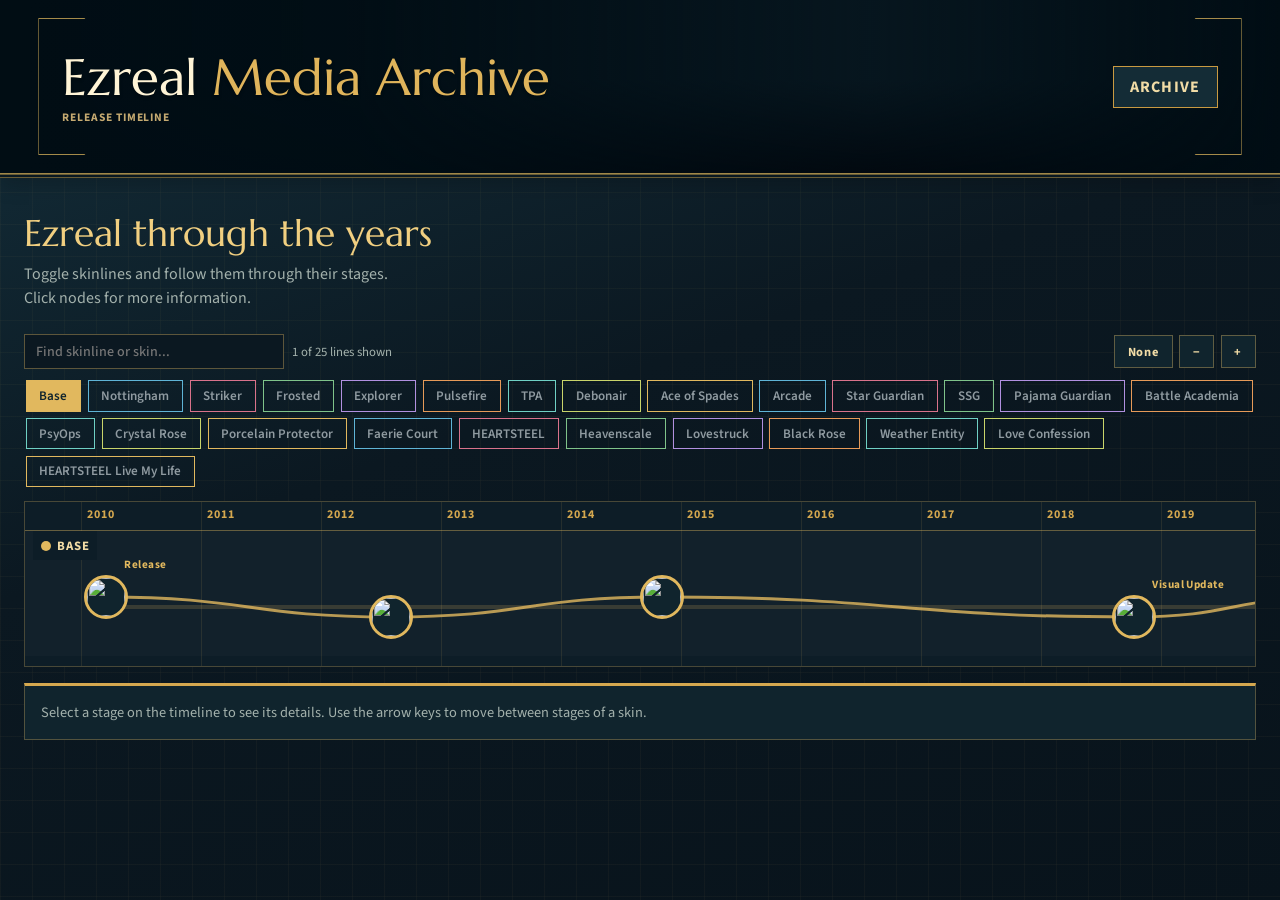
==== commit baf1d3af: "finish lol pc till hs lml" ====
--- a/timeline.html
+++ b/timeline.html
@@ -33,7 +33,7 @@
         <header class="timeline-intro">
             <div>
                 <h2>Ezreal through the years</h2>
-                <p>Toggle skinlines and follow each skin through its stages. Click a node for details.</p>
+                <p>Toggle skinlines and follow them through their stages. <br> Click nodes for more information.</p>
             </div>
         </header>
 
